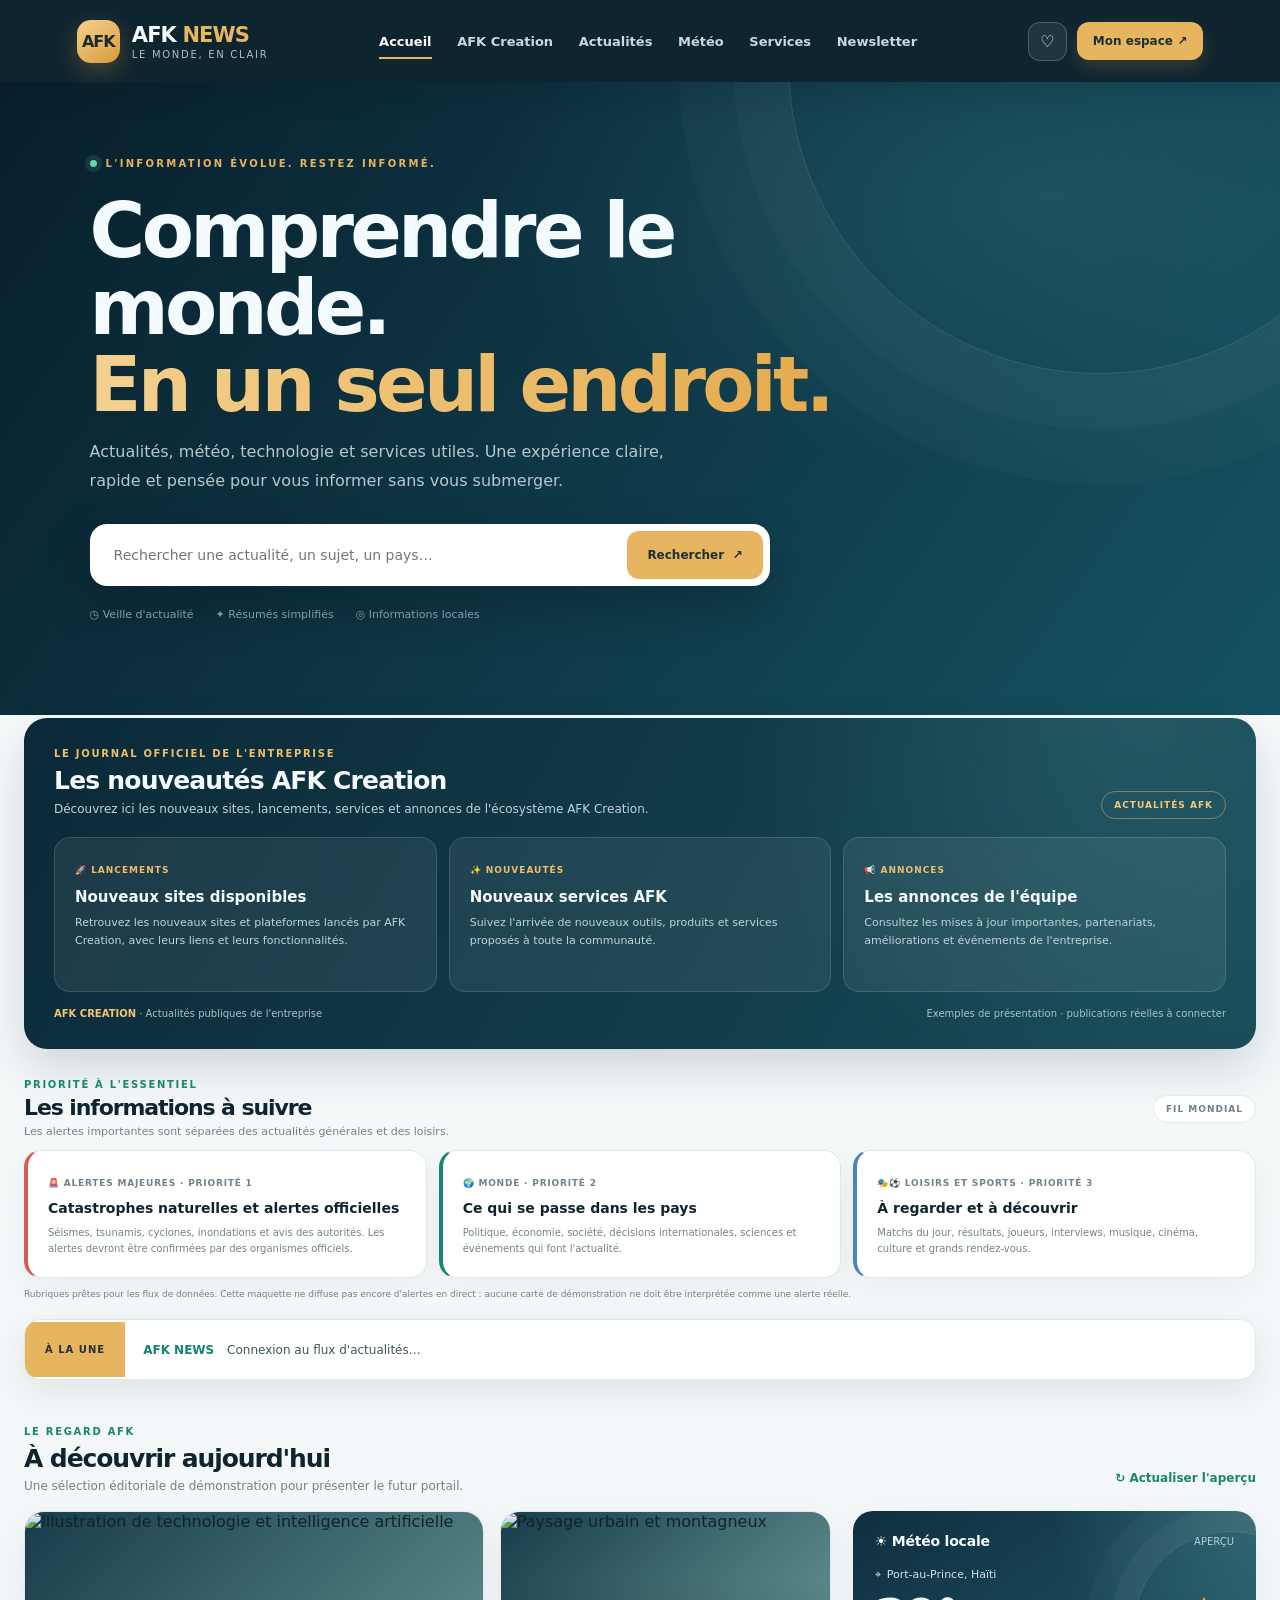
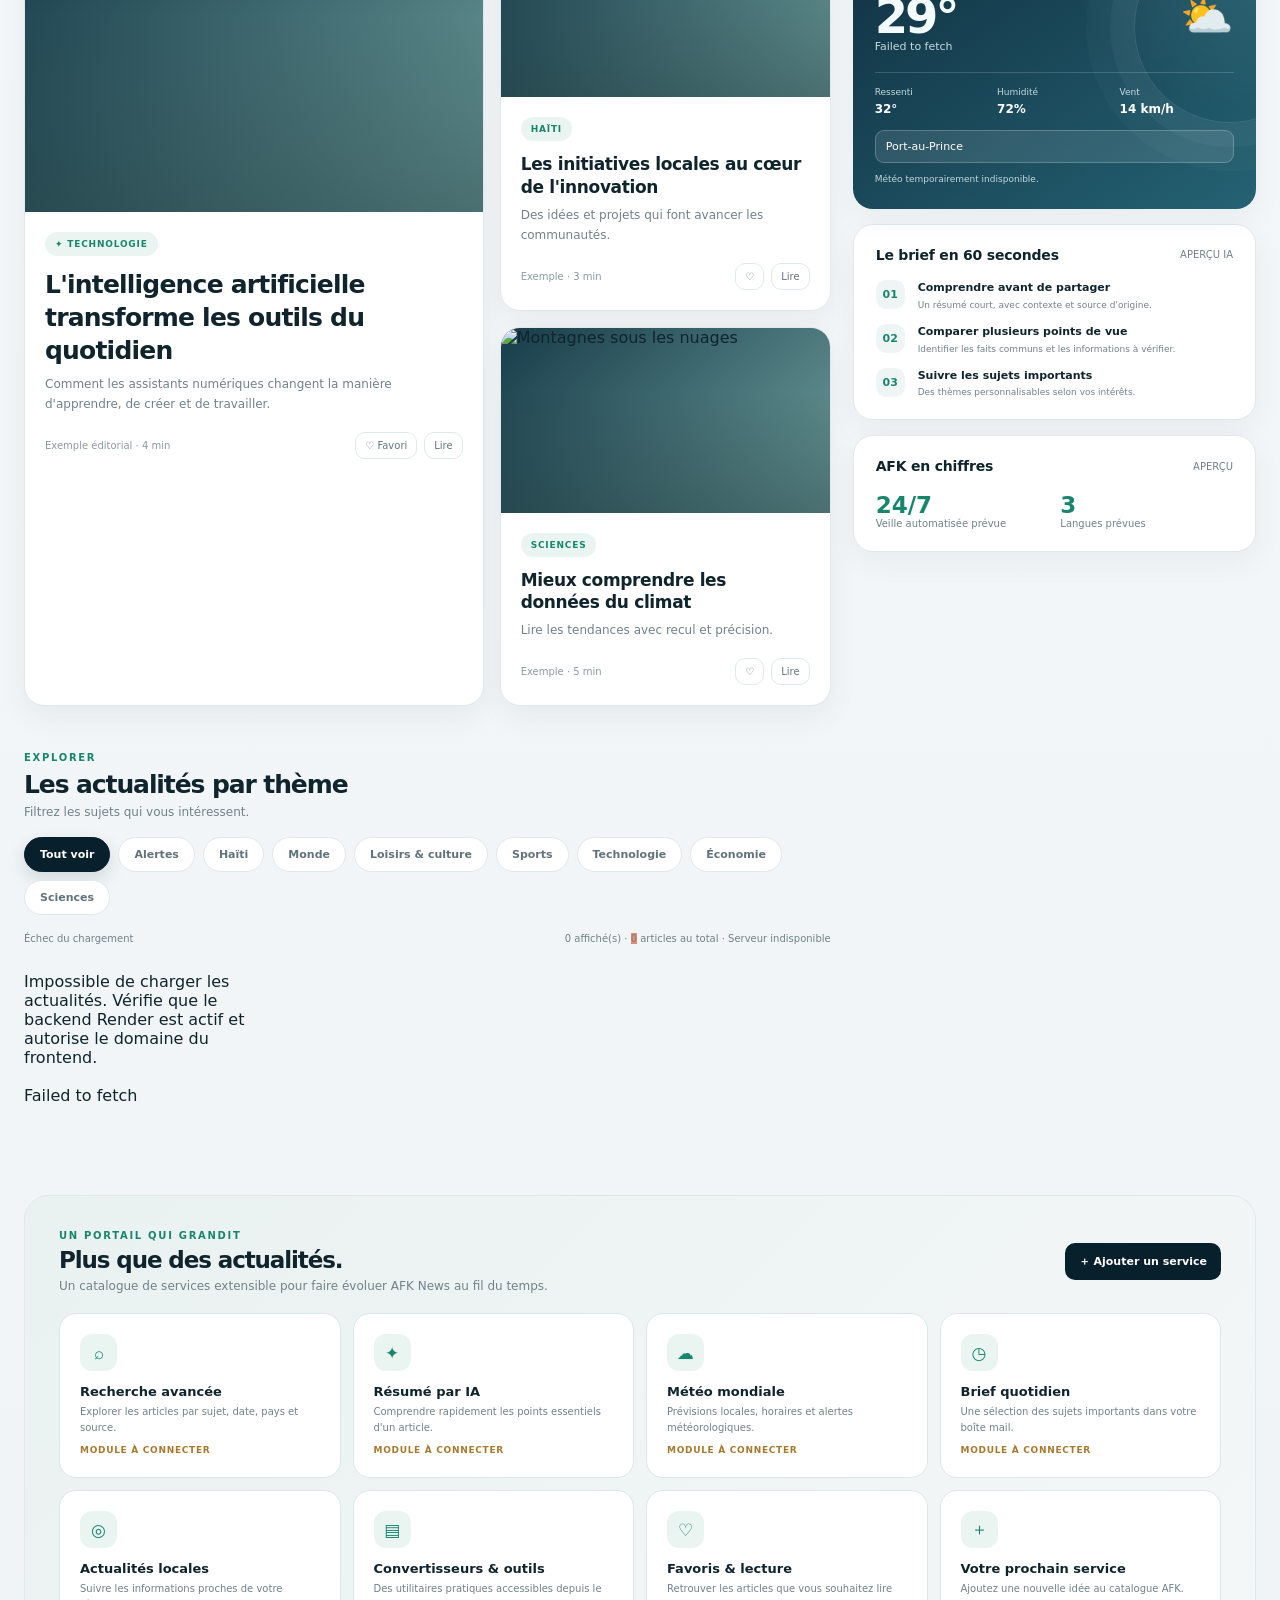
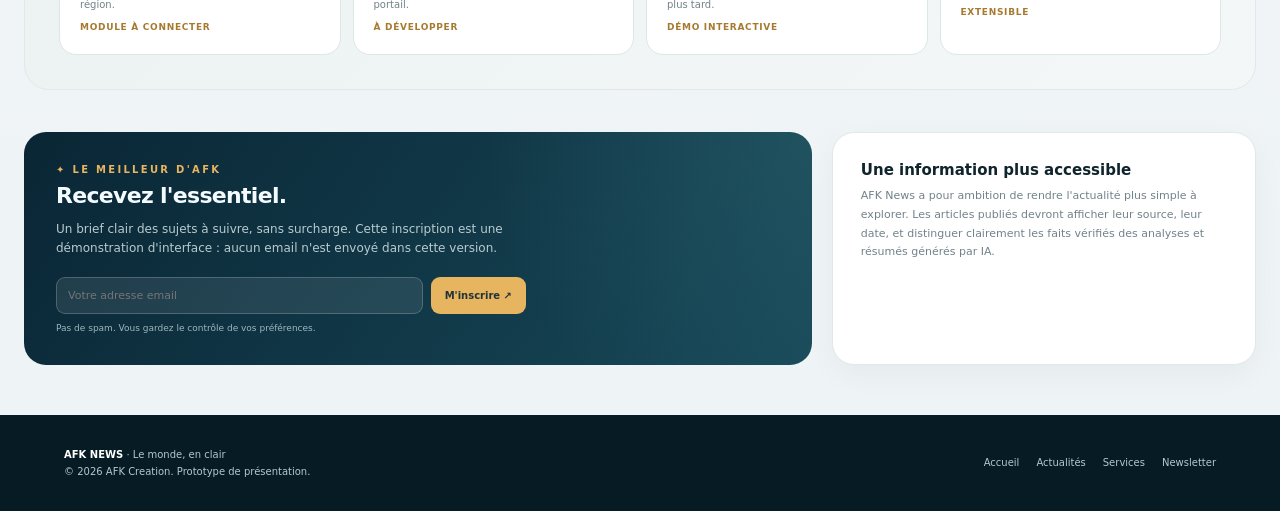
==== 1index.html @ 31397c8a "Rename AFK News — Portail intelligent.html to 1index.html" ====
<!DOCTYPE html>
<html lang="fr">
<head>
<meta charset="UTF-8">
<meta name="viewport" content="width=device-width, initial-scale=1.0">
<title>AFK News — Le monde, en clair</title>
<style>
:root {
  --site-primary: #102d3b;
  --site-on-primary: #f4fbff;
  --site-secondary: #e8f2f2;
  --site-on-secondary: #15313a;
  --site-background: #f4f7f8;
  --site-on-background: #14252c;
  --site-font-body: Inter, ui-sans-serif, system-ui, -apple-system, BlinkMacSystemFont, "Segoe UI", sans-serif;
  --site-font-heading: Inter, ui-sans-serif, system-ui, -apple-system, BlinkMacSystemFont, "Segoe UI", sans-serif;
  --site-heading-scale: 1;
  --site-spacing-scale: 1;
  --site-radius-scale: 1;
  --site-decoration-opacity: 1;
  --ink: #14252c;
  --muted: #70818a;
  --line: #e3eaec;
  --surface: #ffffff;
  --accent: #e1a84b;
  --green: #18866d;
  --red: #d75b55;
  --shadow: 0 18px 50px rgba(18, 47, 59, .08);
}
* { box-sizing: border-box; }
html { scroll-behavior: smooth; }
body { margin: 0; background: light-dark(var(--site-background), #10191d); color: light-dark(var(--ink), #edf4f5); font-family: var(--site-font-body); }
button, input, select, textarea { font: inherit; }
button { cursor: pointer; }
.app { min-height: 100vh; background-color: var(--site-background); color: var(--site-on-background); border-radius: 0; overflow: hidden; }
.topbar { height: 76px; background: var(--site-primary); color: var(--site-on-primary); display:flex; align-items:center; justify-content:space-between; padding: 0 clamp(18px, 5vw, 76px); gap: 20px; }
.brand { display:flex; align-items:center; gap:12px; min-width: 190px; }
.brand-mark { width:39px; height:39px; border-radius:13px; display:grid; place-items:center; background:var(--accent); color:#1b2b30; font-weight:900; letter-spacing:-1px; box-shadow:0 7px 20px rgba(225,168,75,.25); }
.brand-name { font-weight:850; letter-spacing:-.7px; font-size:19px; }
.brand-name span { color:#e7b45f; }
.brand-tag { color:#a9c0c8; font-size:10px; letter-spacing:1.7px; text-transform:uppercase; margin-top:2px; }
.nav { display:flex; align-items:center; gap:25px; }
.nav button { color:#c8d8dc; border:0; background:transparent; font-size:13px; padding:10px 0; }
.nav button.active, .nav button:hover { color:#fff; box-shadow: inset 0 -2px #e7b45f; }
.top-actions { display:flex; align-items:center; gap:10px; }
.icon-btn { border:1px solid rgba(255,255,255,.2); background:rgba(255,255,255,.08); color:white; border-radius:12px; width:39px; height:39px; display:grid; place-items:center; }
.signin { border:0; border-radius:12px; background:#e7b45f; color:#1d3036; font-size:12px; font-weight:800; padding:12px 16px; }
.hero { background:var(--site-primary); color:#f4fbff; padding: 54px clamp(18px, 7vw, 105px) 72px; position:relative; overflow:hidden; }
.hero:after { content:""; position:absolute; width:520px; height:520px; right:-80px; top:-280px; border:1px solid rgba(255,255,255,.10); border-radius:50%; box-shadow:0 0 0 55px rgba(255,255,255,.025),0 0 0 110px rgba(255,255,255,.02); pointer-events:none; opacity:var(--site-decoration-opacity); }
.eyebrow { display:flex; align-items:center; gap:9px; color:#e7b45f; text-transform:uppercase; font-size:10px; font-weight:800; letter-spacing:2px; }
.live-dot { width:7px; height:7px; border-radius:50%; background:#67d7ad; box-shadow:0 0 0 5px rgba(103,215,173,.13); }
.hero h1 { font-family:var(--site-font-heading); font-size:clamp(37px,5.4vw,66px); line-height:1.04; letter-spacing:-2.8px; max-width:720px; margin:20px 0 15px; }
.hero h1 em { color:#e7b45f; font-style:normal; }
.hero p { color:#b5c8ce; max-width:600px; font-size:15px; line-height:1.75; margin:0; }
.search-wrap { margin-top:28px; width:min(680px,100%); display:flex; background:white; border-radius:15px; padding:6px; box-shadow:0 16px 35px rgba(0,0,0,.16); position:relative; z-index:1; }
.search-wrap input { flex:1; min-width:0; border:0; outline:0; padding:13px 15px; color:#1a3038; font-size:14px; background:transparent; }
.search-wrap button { border:0; border-radius:11px; padding:0 20px; background:#e7b45f; color:#1e3035; font-weight:800; font-size:12px; }
.hero-meta { display:flex; flex-wrap:wrap; gap:18px; margin-top:18px; color:#91aab3; font-size:11px; }
.hero-meta span { display:flex; align-items:center; gap:7px; }
.main { width:min(1280px, calc(100% - 40px)); margin: -27px auto 0; position:relative; z-index:2; }
.ticker { background:#fff; border:1px solid var(--line); border-radius:14px; box-shadow:var(--shadow); display:flex; align-items:center; overflow:hidden; min-height:55px; }
.ticker-label { background:#e7b45f; color:#253238; font-size:10px; font-weight:900; letter-spacing:1px; padding:20px 17px; white-space:nowrap; }
.ticker-content { padding:0 18px; color:#41555d; font-size:12px; white-space:nowrap; overflow:hidden; text-overflow:ellipsis; }
.ticker-content b { color:#16836d; margin-right:9px; }
.company-news { margin:24px 0 8px; padding:25px; border-radius:20px; color:#f5fbfc; background:linear-gradient(120deg,#102d3b,#1c5260); box-shadow:0 16px 38px rgba(18,47,59,.13); }
.company-news-head { display:flex; align-items:flex-end; justify-content:space-between; gap:18px; margin-bottom:18px; }
.company-news .kicker { color:#f0bd68; }
.company-news h2 { margin:7px 0 5px; font-size:25px; letter-spacing:-.8px; }
.company-news-intro { margin:0; color:#c0d4d9; font-size:12px; line-height:1.6; }
.company-news-label { flex:none; border:1px solid rgba(240,189,104,.45); border-radius:999px; padding:8px 12px; color:#f3c879; font-size:9px; font-weight:900; letter-spacing:1px; }
.company-news-grid { display:grid; grid-template-columns:repeat(3,1fr); gap:12px; }
.company-news-card { min-height:145px; padding:17px; border:1px solid rgba(255,255,255,.13); border-radius:14px; background:rgba(255,255,255,.07); }
.company-news-card small { color:#f0bd68; font-size:9px; font-weight:900; letter-spacing:1px; text-transform:uppercase; }
.company-news-card h3 { margin:10px 0 7px; font-size:15px; line-height:1.35; }
.company-news-card p { margin:0; color:#c0d4d9; font-size:11px; line-height:1.6; }
.company-news-foot { display:flex; align-items:center; justify-content:space-between; gap:12px; margin-top:16px; color:#a9c2c9; font-size:10px; }
.company-news-foot strong { color:#f2c574; }
.priority-section { margin:22px 0 18px; }
.priority-head { display:flex; align-items:center; justify-content:space-between; gap:12px; margin-bottom:12px; }
.priority-head h2 { margin:5px 0 0; font-size:22px; letter-spacing:-.7px; }
.priority-head p { margin:5px 0 0; color:var(--muted); font-size:11px; }
.priority-grid { display:grid; grid-template-columns:repeat(3,1fr); gap:12px; }
.priority-card { background:#fff; border:1px solid var(--line); border-radius:14px; padding:16px; box-shadow:0 7px 20px rgba(20,45,54,.035); }
.priority-card.critical { border-left:4px solid #d75b55; }
.priority-card.world { border-left:4px solid #18866d; }
.priority-card.sport { border-left:4px solid #4d83bd; }
.priority-card small { color:var(--muted); font-size:9px; font-weight:900; letter-spacing:.8px; text-transform:uppercase; }
.priority-card h3 { margin:9px 0 6px; font-size:14px; line-height:1.4; }
.priority-card p { margin:0; color:var(--muted); font-size:10px; line-height:1.6; }
.priority-note { margin-top:10px; color:var(--muted); font-size:9px; line-height:1.5; }
.feed-toolbar { display:flex; align-items:center; justify-content:space-between; gap:12px; flex-wrap:wrap; margin:18px 0 12px; }
.feed-status { color:var(--muted); font-size:10px; }
.section-head { display:flex; justify-content:space-between; align-items:end; gap:20px; margin:38px 0 18px; }
.kicker { color:#18866d; font-size:10px; font-weight:900; letter-spacing:1.7px; text-transform:uppercase; }
.section-head h2 { font-size:25px; letter-spacing:-.9px; margin:7px 0 0; }
.section-head p { margin:6px 0 0; color:var(--muted); font-size:12px; }
.text-link { border:0; background:transparent; color:#18866d; font-size:12px; font-weight:800; padding:8px 0; }
.content-grid { display:grid; grid-template-columns:minmax(0, 1.8fr) minmax(280px, .9fr); gap:22px; align-items:start; }
.feature-grid { display:grid; grid-template-columns:1.25fr .9fr; gap:16px; }
.story { background:var(--surface); border:1px solid var(--line); border-radius:17px; overflow:hidden; box-shadow:0 8px 24px rgba(20,45,54,.035); transition:transform .2s, box-shadow .2s; }
.story:hover { transform:translateY(-3px); box-shadow:var(--shadow); }
.story-image { height:185px; background:linear-gradient(135deg,#234f60,#6f9d9c); position:relative; overflow:hidden; }
.story-image img { width:100%; height:100%; object-fit:cover; display:block; }
.story-image:after { content:""; position:absolute; inset:35% 0 0; background:linear-gradient(transparent,rgba(6,25,31,.34)); }
.story.featured .story-image { height:270px; }
.story-body { padding:17px 18px 19px; }
.tag { display:inline-flex; align-items:center; gap:6px; background:#eaf5f1; color:#18866d; border-radius:6px; padding:6px 8px; font-size:9px; text-transform:uppercase; letter-spacing:.8px; font-weight:900; }
.story h3 { font-size:17px; line-height:1.35; letter-spacing:-.35px; margin:12px 0 8px; }
.story.featured h3 { font-size:23px; letter-spacing:-.8px; }
.story p { color:var(--muted); font-size:12px; line-height:1.65; margin:0; }
.story-foot { display:flex; align-items:center; justify-content:space-between; gap:10px; color:#8b9aa0; font-size:10px; margin-top:17px; }
.story-actions { display:flex; align-items:center; gap:7px; }
.small-action { border:1px solid var(--line); background:white; color:#62747b; border-radius:8px; padding:7px 9px; font-size:10px; }
.small-action.saved { color:#b77b1c; background:#fff7e8; border-color:#f0dfbd; }
.side-stack { display:grid; gap:15px; }
.panel { background:var(--surface); border:1px solid var(--line); border-radius:17px; padding:19px; box-shadow:0 8px 24px rgba(20,45,54,.035); }
.panel-title { display:flex; align-items:center; justify-content:space-between; gap:10px; }
.panel-title h3 { font-size:14px; margin:0; letter-spacing:-.2px; }
.panel-title small { color:var(--muted); font-size:10px; }
.weather { background:linear-gradient(145deg,#173f50,#246273); color:#f4fbff; border:0; position:relative; overflow:hidden; }
.weather:after { content:""; position:absolute; width:190px; height:190px; border-radius:50%; border:1px solid rgba(255,255,255,.12); right:-70px; top:20px; box-shadow:0 0 0 24px rgba(255,255,255,.035),0 0 0 48px rgba(255,255,255,.025); }
.weather .panel-title small { color:#b6d0d6; }
.weather-city { display:flex; align-items:center; gap:6px; color:#d1e4e8; font-size:11px; margin-top:19px; }
.weather-main { display:flex; align-items:center; justify-content:space-between; margin-top:7px; position:relative; z-index:1; }
.temperature { font-size:48px; font-weight:750; letter-spacing:-3px; }
.weather-icon { font-size:43px; }
.weather-desc { color:#c6dce1; font-size:11px; margin-top:-4px; }
.weather-stats { display:grid; grid-template-columns:repeat(3,1fr); gap:8px; border-top:1px solid rgba(255,255,255,.16); margin-top:19px; padding-top:14px; }
.weather-stats div { color:#c3d9de; font-size:9px; }
.weather-stats b { display:block; color:white; font-size:12px; margin-top:5px; }
.weather-select { width:100%; margin-top:14px; background:rgba(255,255,255,.1); border:1px solid rgba(255,255,255,.22); border-radius:9px; color:#fff; padding:9px 10px; font-size:11px; outline:0; }
.weather-select option { color:#14252c; }
.demo-note { font-size:9px; color:#c2d6db; margin-top:10px; line-height:1.5; }
.brief-list { display:grid; gap:14px; margin-top:17px; }
.brief { display:grid; grid-template-columns:32px 1fr; gap:10px; align-items:start; }
.brief-number { width:29px; height:29px; display:grid; place-items:center; border-radius:9px; background:#eff5f5; color:#18866d; font-size:11px; font-weight:900; }
.brief h4 { font-size:11px; line-height:1.45; margin:0 0 4px; }
.brief p { color:var(--muted); font-size:9px; margin:0; }
.categories { display:flex; flex-wrap:wrap; gap:8px; }
.category { border:1px solid var(--line); background:white; color:#61737a; border-radius:999px; padding:9px 13px; font-size:11px; font-weight:700; }
.category.active, .category:hover { background:var(--site-primary); border-color:var(--site-primary); color:white; }
.news-grid { display:grid; grid-template-columns:repeat(3,1fr); gap:15px; }
.news-grid .story-image { height:135px; }
.news-grid .story-body { padding:14px; }
.news-grid .story h3 { font-size:14px; }
.empty { display:none; padding:28px; text-align:center; border:1px dashed #cbd8db; border-radius:14px; color:var(--muted); background:#fff; font-size:13px; }
.service-section { margin:42px 0; background:#eaf1f1; border-radius:22px; padding:28px; }
.service-head { display:flex; align-items:center; justify-content:space-between; gap:15px; margin-bottom:20px; }
.service-head h2 { margin:6px 0 0; font-size:23px; letter-spacing:-.8px; }
.service-head p { color:var(--muted); font-size:12px; margin:6px 0 0; }
.add-service { border:0; border-radius:10px; background:var(--site-primary); color:white; padding:11px 14px; font-size:11px; font-weight:800; }
.services { display:grid; grid-template-columns:repeat(4,1fr); gap:12px; }
.service-card { background:#fff; border:1px solid #dce7e8; border-radius:14px; padding:17px; min-height:145px; }
.service-icon { width:37px; height:37px; display:grid; place-items:center; background:#eaf5f1; color:#18866d; border-radius:11px; font-size:17px; }
.service-card h3 { font-size:13px; margin:13px 0 5px; }
.service-card p { color:var(--muted); font-size:10px; line-height:1.55; margin:0; }
.service-card .coming { display:inline-block; margin-top:10px; color:#a7792f; font-size:9px; font-weight:800; text-transform:uppercase; letter-spacing:.7px; }
.service-card .remove { float:right; border:0; background:transparent; color:#a5b2b7; font-size:11px; }
.bottom-grid { display:grid; grid-template-columns:1.3fr .7fr; gap:20px; margin-bottom:50px; }
.digest { background:var(--site-primary); color:#f4fbff; border-radius:18px; padding:25px; }
.digest h2 { font-size:22px; margin:8px 0; letter-spacing:-.7px; }
.digest p { color:#b9cbd0; font-size:12px; line-height:1.6; max-width:520px; }
.digest-form { display:flex; gap:8px; margin-top:18px; max-width:470px; }
.digest-form input { flex:1; min-width:0; border:1px solid rgba(255,255,255,.2); border-radius:9px; background:rgba(255,255,255,.09); color:white; padding:11px; outline:0; font-size:11px; }
.digest-form button { border:0; border-radius:9px; background:#e7b45f; color:#21343a; font-weight:850; padding:0 14px; font-size:10px; }
.digest-note { color:#9db7bf; font-size:9px; margin-top:9px; }
.about-panel { background:#fff; border:1px solid var(--line); border-radius:18px; padding:24px; }
.about-panel h3 { margin:0 0 8px; font-size:15px; }
.about-panel p { color:var(--muted); font-size:11px; line-height:1.7; margin:0; }
.footer { background:#0c222c; color:#b4c7cd; padding:28px clamp(18px,5vw,76px); display:flex; justify-content:space-between; align-items:center; gap:20px; font-size:10px; }
.footer b { color:white; }
.footer-links { display:flex; gap:17px; flex-wrap:wrap; }
.footer a { color:#b4c7cd; text-decoration:none; }
.modal-backdrop { display:none; position:fixed; inset:0; z-index:10; background:rgba(6,19,24,.62); backdrop-filter:blur(5px); padding:20px; align-items:center; justify-content:center; }
.modal-backdrop.open { display:flex; }
.modal { width:min(440px,100%); background:#fff; border-radius:18px; padding:24px; box-shadow:0 25px 80px rgba(0,0,0,.25); color:#14252c; }
.modal h2 { margin:0 0 7px; font-size:20px; }
.modal p { color:#74848a; font-size:11px; line-height:1.6; margin:0 0 18px; }
.field { display:grid; gap:6px; margin:12px 0; }
.field label { font-size:10px; font-weight:800; color:#53666e; }
.field input, .field textarea, .field select { border:1px solid #dce5e7; border-radius:9px; padding:11px; outline:0; font-size:12px; color:#14252c; }
.field textarea { min-height:75px; resize:vertical; }
.modal-actions { display:flex; justify-content:flex-end; gap:8px; margin-top:18px; }
.modal-actions button { border:0; border-radius:9px; padding:10px 14px; font-size:11px; font-weight:800; }
.cancel { background:#edf2f3; color:#50636a; }
.confirm { background:#143746; color:white; }
.toast { position:fixed; bottom:22px; left:50%; transform:translate(-50%,20px); opacity:0; pointer-events:none; background:#143746; color:white; border-radius:10px; padding:12px 16px; font-size:11px; box-shadow:var(--shadow); transition:.25s; z-index:20; }
.toast.show { opacity:1; transform:translate(-50%,0); }
@media (max-width:900px) { .nav { gap:13px; } .nav button { font-size:11px; } .content-grid { grid-template-columns:1fr; } .side-stack { grid-template-columns:repeat(2,1fr); } .services { grid-template-columns:repeat(2,1fr); } .company-news-grid { grid-template-columns:1fr 1fr; } .priority-grid { grid-template-columns:1fr 1fr; } }
@media (max-width:650px) { .topbar { height:auto; min-height:68px; flex-wrap:wrap; padding:14px 18px; } .nav { order:3; width:100%; overflow:auto; justify-content:space-between; gap:16px; } .nav button { white-space:nowrap; } .brand { min-width:0; } .brand-tag { display:none; } .signin { padding:10px 12px; } .hero { padding:42px 20px 58px; } .hero h1 { letter-spacing:-1.8px; } .main { width:calc(100% - 24px); } .feature-grid { grid-template-columns:1fr; } .story.featured .story-image { height:210px; } .side-stack { grid-template-columns:1fr; } .news-grid { grid-template-columns:1fr 1fr; } .news-grid .story-image { height:115px; } .service-section { padding:19px; } .service-head { align-items:flex-start; flex-direction:column; } .services { grid-template-columns:1fr 1fr; } .bottom-grid { grid-template-columns:1fr; } .footer { flex-direction:column; align-items:flex-start; } .company-news { padding:19px; } .company-news-head { align-items:flex-start; flex-direction:column; } .company-news-grid { grid-template-columns:1fr; } .priority-grid { grid-template-columns:1fr; } }
@media (max-width:390px) { .news-grid { grid-template-columns:1fr; } .services { grid-template-columns:1fr; } .digest-form { flex-direction:column; } .digest-form button { padding:12px; } }
/* AFK NEWS — direction artistique premium */
:root {
  --site-primary:#081f2c;
  --site-background:#f2f5f7;
  --site-on-background:#10242d;
  --ink:#10242d;
  --muted:#71828a;
  --line:#e1e8eb;
  --surface:#fff;
  --accent:#e8b65f;
  --green:#147b68;
  --shadow:0 22px 60px rgba(8,31,44,.10);
}
body { background:#edf2f4; }
.app { background:linear-gradient(180deg,#f8fafb 0,#eef3f5 100%); }
.topbar { height:82px; padding-inline:clamp(20px,6vw,96px); background:rgba(7,29,41,.97); box-shadow:0 8px 30px rgba(5,23,32,.14); position:relative; z-index:5; }
.brand-mark { width:43px; height:43px; border-radius:14px; background:linear-gradient(145deg,#f5d18c,#d99a3d); box-shadow:0 8px 24px rgba(225,168,75,.28); }
.brand-name { font-size:21px; letter-spacing:-.9px; }
.nav { gap:clamp(13px,2vw,27px); }
.nav button { font-weight:650; transition:color .2s,box-shadow .2s; }
.signin { box-shadow:0 7px 18px rgba(231,180,95,.18); transition:transform .2s,box-shadow .2s; }
.signin:hover,.search-wrap button:hover,.add-service:hover { transform:translateY(-2px); box-shadow:0 10px 24px rgba(225,168,75,.25); }
.hero { padding-top:76px; padding-bottom:94px; background:radial-gradient(ellipse at 82% 18%,rgba(48,111,124,.38),transparent 38%),linear-gradient(125deg,#081f2c 0%,#103c4b 58%,#155261 100%); }
.hero:after { width:620px; height:620px; right:-130px; top:-330px; border-color:rgba(255,255,255,.13); }
.eyebrow { font-size:10px; letter-spacing:2.3px; }
.hero h1 { max-width:800px; font-size:clamp(42px,6vw,76px); line-height:1.01; letter-spacing:-3.7px; margin-top:24px; }
.hero h1 em { background:linear-gradient(90deg,#f4d18f,#e5aa4c); -webkit-background-clip:text; background-clip:text; color:transparent; }
.hero p { font-size:16px; max-width:630px; line-height:1.8; }
.search-wrap { border-radius:17px; padding:7px; box-shadow:0 20px 50px rgba(0,0,0,.23); }
.search-wrap input { padding:15px 17px; }
.search-wrap button { min-height:48px; border-radius:12px; transition:transform .2s,box-shadow .2s; }
.hero-meta { gap:22px; margin-top:22px; }
.main { width:min(1320px,calc(100% - 48px)); }
.ticker { border-radius:16px; min-height:61px; box-shadow:0 12px 32px rgba(18,47,59,.09); }
.ticker-label { padding:22px 20px; }
.company-news { margin-top:30px; padding:30px; border-radius:23px; background:radial-gradient(circle at 90% 0,rgba(81,145,151,.25),transparent 34%),linear-gradient(120deg,#0b2938,#174b58); box-shadow:0 20px 45px rgba(10,42,55,.16); }
.company-news-card { min-height:155px; padding:20px; border-radius:16px; transition:transform .2s,background .2s,border-color .2s; }
.company-news-card:hover { transform:translateY(-4px); background:rgba(255,255,255,.11); border-color:rgba(240,189,104,.38); }
.priority-section { margin-top:30px; }
.priority-card { padding:20px; border-radius:17px; box-shadow:0 10px 28px rgba(20,45,54,.045); transition:transform .2s,box-shadow .2s; }
.priority-card:hover { transform:translateY(-3px); box-shadow:var(--shadow); }
.section-head { margin-top:46px; }
.section-head h2,.priority-head h2,.service-head h2 { letter-spacing:-1.1px; }
.story { border-radius:20px; box-shadow:0 10px 30px rgba(20,45,54,.055); }
.story-image { background:linear-gradient(135deg,#173c4a,#6d9d9b); }
.story-image img { transition:transform .55s cubic-bezier(.2,.7,.2,1); }
.story:hover .story-image img { transform:scale(1.045); }
.story.featured .story-image { height:300px; }
.story-body { padding:20px; }
.story h3 { line-height:1.32; }
.story.featured h3 { font-size:25px; }
.tag { border-radius:999px; padding:7px 10px; }
.small-action { border-radius:10px; transition:all .2s; }
.small-action:hover { border-color:#d6b16f; color:#94671e; background:#fff8ec; }
.panel { border-radius:20px; padding:22px; box-shadow:0 10px 30px rgba(20,45,54,.05); }
.weather { background:radial-gradient(circle at 100% 0,rgba(119,190,191,.25),transparent 40%),linear-gradient(145deg,#102f40,#246273); }
.weather-select { cursor:pointer; }
.brief-number { border-radius:10px; }
.category { padding:10px 15px; transition:all .2s; }
.category.active,.category:hover { box-shadow:0 7px 18px rgba(16,45,59,.14); }
.news-grid { gap:18px; }
.news-grid .story-image { height:155px; }
.service-section { margin-top:50px; padding:34px; border:1px solid #e0e9e9; background:linear-gradient(135deg,#eaf1f1,#f4f7f7); border-radius:25px; }
.service-card { border-radius:17px; padding:20px; transition:transform .2s,box-shadow .2s; }
.service-card:hover { transform:translateY(-4px); box-shadow:0 15px 32px rgba(20,45,54,.09); }
.service-icon { border-radius:12px; }
.digest { padding:32px; border-radius:22px; background:radial-gradient(circle at 100% 0,rgba(58,119,128,.3),transparent 40%),linear-gradient(125deg,#0a2635,#174858); }
.about-panel { border-radius:22px; padding:28px; box-shadow:0 10px 30px rgba(20,45,54,.045); }
.footer { padding-top:34px; padding-bottom:34px; background:#071b25; }
.modal { border-radius:22px; }
.toast { border-radius:13px; }
button:focus-visible,input:focus-visible,select:focus-visible,a:focus-visible { outline:3px solid rgba(225,168,75,.55); outline-offset:3px; }
@media (max-width:900px) { .hero { padding-top:60px; padding-bottom:78px; } .main { width:calc(100% - 32px); } }
@media (max-width:650px) { .topbar { padding:13px 16px; } .hero { padding:48px 20px 70px; } .hero h1 { font-size:clamp(39px,11vw,56px); letter-spacing:-2.5px; } .hero p { font-size:14px; } .main { width:calc(100% - 22px); } .company-news { padding:21px; } .story.featured .story-image { height:225px; } .service-section { padding:21px; } .digest { padding:23px; } }
</style>
</head>
<body>
<div class="app" id="top">
  <header class="topbar">
    <div class="brand"><div class="brand-mark">AFK</div><div><div class="brand-name">AFK <span>NEWS</span></div><div class="brand-tag">Le monde, en clair</div></div></div>
    <nav class="nav" aria-label="Navigation principale">
      <button class="active" data-scroll="top">Accueil</button><button data-scroll="company-news">AFK Creation</button><button data-scroll="latest">Actualités</button><button data-scroll="weather-panel">Météo</button><button data-scroll="services-section">Services</button><button data-scroll="digest">Newsletter</button>
    </nav>
    <div class="top-actions"><button class="icon-btn" id="savedBtn" title="Mes favoris" aria-label="Mes favoris">♡</button><button class="signin" id="accountBtn">Mon espace ↗</button></div>
  </header>
  <section class="hero">
    <div class="eyebrow"><span class="live-dot"></span> L'information évolue. Restez informé.</div>
    <h1>Comprendre le monde.<br><em>En un seul endroit.</em></h1>
    <p>Actualités, météo, technologie et services utiles. Une expérience claire, rapide et pensée pour vous informer sans vous submerger.</p>
    <form class="search-wrap" id="searchForm"><input id="searchInput" type="search" placeholder="Rechercher une actualité, un sujet, un pays…" aria-label="Rechercher"><button type="submit">Rechercher&nbsp; ↗</button></form>
    <div class="hero-meta"><span>◷ Veille d'actualité</span><span>✦ Résumés simplifiés</span><span>◎ Informations locales</span></div>
  </section>
  <main class="main">
    <section class="company-news" id="company-news" aria-labelledby="companyNewsTitle">
      <div class="company-news-head"><div><div class="kicker">Le journal officiel de l'entreprise</div><h2 id="companyNewsTitle">Les nouveautés AFK Creation</h2><p class="company-news-intro">Découvrez ici les nouveaux sites, lancements, services et annonces de l'écosystème AFK Creation.</p></div><span class="company-news-label">ACTUALITÉS AFK</span></div>
      <div class="company-news-grid">
        <article class="company-news-card"><small>🚀 Lancements</small><h3>Nouveaux sites disponibles</h3><p>Retrouvez les nouveaux sites et plateformes lancés par AFK Creation, avec leurs liens et leurs fonctionnalités.</p></article>
        <article class="company-news-card"><small>✨ Nouveautés</small><h3>Nouveaux services AFK</h3><p>Suivez l'arrivée de nouveaux outils, produits et services proposés à toute la communauté.</p></article>
        <article class="company-news-card"><small>📢 Annonces</small><h3>Les annonces de l'équipe</h3><p>Consultez les mises à jour importantes, partenariats, améliorations et événements de l'entreprise.</p></article>
      </div>
      <div class="company-news-foot"><span><strong>AFK CREATION</strong> · Actualités publiques de l'entreprise</span><span>Exemples de présentation · publications réelles à connecter</span></div>
    </section>
    <section class="priority-section" aria-labelledby="priorityTitle">
      <div class="priority-head"><div><div class="kicker">Priorité à l'essentiel</div><h2 id="priorityTitle">Les informations à suivre</h2><p>Les alertes importantes sont séparées des actualités générales et des loisirs.</p></div><span class="company-news-label" style="background:#fff;border-color:#e3eaec;color:#70818a">FIL MONDIAL</span></div>
      <div class="priority-grid">
        <article class="priority-card critical"><small>🚨 Alertes majeures · priorité 1</small><h3>Catastrophes naturelles et alertes officielles</h3><p>Séismes, tsunamis, cyclones, inondations et avis des autorités. Les alertes devront être confirmées par des organismes officiels.</p></article>
        <article class="priority-card world"><small>🌍 Monde · priorité 2</small><h3>Ce qui se passe dans les pays</h3><p>Politique, économie, société, décisions internationales, sciences et événements qui font l'actualité.</p></article>
        <article class="priority-card sport"><small>🎭⚽ Loisirs et sports · priorité 3</small><h3>À regarder et à découvrir</h3><p>Matchs du jour, résultats, joueurs, interviews, musique, cinéma, culture et grands rendez-vous.</p></article>
      </div>
      <p class="priority-note">Rubriques prêtes pour les flux de données. Cette maquette ne diffuse pas encore d'alertes en direct : aucune carte de démonstration ne doit être interprétée comme une alerte réelle.</p>
    </section>
    <div class="ticker"><div class="ticker-label">À LA UNE</div><div class="ticker-content"><b>AFK NEWS</b> <span id="tickerText">Connexion au flux d'actualités…</span></div></div>
    <div class="section-head"><div><div class="kicker">Le regard AFK</div><h2>À découvrir aujourd'hui</h2><p>Une sélection éditoriale de démonstration pour présenter le futur portail.</p></div><button class="text-link" id="refreshBtn">↻ Actualiser l'aperçu</button></div>
    <div class="content-grid">
      <div>
        <div class="feature-grid" id="featuredGrid">
          <article class="story featured" data-category="Technologie" data-title="L'intelligence artificielle transforme les outils du quotidien" data-summary="Comment les assistants numériques changent la manière d'apprendre, de créer et de travailler.">
            <div class="story-image"><img src="https://images.unsplash.com/photo-1677442136019-21780ecad995?auto=format&fit=crop&w=1000&q=85" alt="Illustration de technologie et intelligence artificielle"></div>
            <div class="story-body"><span class="tag">✦ Technologie</span><h3>L'intelligence artificielle transforme les outils du quotidien</h3><p>Comment les assistants numériques changent la manière d'apprendre, de créer et de travailler.</p><div class="story-foot"><span>Exemple éditorial · 4 min</span><div class="story-actions"><button class="small-action save-btn">♡ Favori</button><button class="small-action read-btn">Lire</button></div></div></div>
          </article>
          <div style="display:grid;gap:16px">
            <article class="story" data-category="Haïti" data-title="Haïti : les initiatives locales au cœur de l'innovation" data-summary="Portrait de projets communautaires qui développent des solutions utiles au quotidien.">
              <div class="story-image"><img src="https://images.unsplash.com/photo-1500530855697-b586d89ba3ee?auto=format&fit=crop&w=800&q=80" alt="Paysage urbain et montagneux"></div>
              <div class="story-body"><span class="tag">Haïti</span><h3>Les initiatives locales au cœur de l'innovation</h3><p>Des idées et projets qui font avancer les communautés.</p><div class="story-foot"><span>Exemple · 3 min</span><div class="story-actions"><button class="small-action save-btn">♡</button><button class="small-action read-btn">Lire</button></div></div></div>
            </article>
            <article class="story" data-category="Sciences" data-title="Climat : mieux comprendre les données qui nous entourent" data-summary="Pourquoi les prévisions, les observations et les tendances doivent être lues avec contexte.">
              <div class="story-image"><img src="https://images.unsplash.com/photo-1470071459604-3b5ec3a7fe05?auto=format&fit=crop&w=800&q=80" alt="Montagnes sous les nuages"></div>
              <div class="story-body"><span class="tag">Sciences</span><h3>Mieux comprendre les données du climat</h3><p>Lire les tendances avec recul et précision.</p><div class="story-foot"><span>Exemple · 5 min</span><div class="story-actions"><button class="small-action save-btn">♡</button><button class="small-action read-btn">Lire</button></div></div></div>
            </article>
          </div>
        </div>
        <div class="section-head" id="latest"><div><div class="kicker">Explorer</div><h2>Les actualités par thème</h2><p>Filtrez les sujets qui vous intéressent.</p></div></div>
        <div class="categories" id="categories"><button class="category active" data-filter="Tous">Tout voir</button><button class="category" data-filter="Alertes">Alertes</button><button class="category" data-filter="Haïti">Haïti</button><button class="category" data-filter="International">Monde</button><button class="category" data-filter="Loisirs">Loisirs & culture</button><button class="category" data-filter="Sports">Sports</button><button class="category" data-filter="Technologie">Technologie</button><button class="category" data-filter="Économie">Économie</button><button class="category" data-filter="Sciences">Sciences</button></div>
        <div class="feed-toolbar"><span class="feed-status" id="feedStatus">Connexion au flux AFK News…</span><span class="feed-status"><span id="resultCount">0 affiché(s)</span> · <span id="totalArticles">0</span> articles au total · <span id="connectionLabel">Connexion en cours</span></span></div>
        <div style="height:16px"></div>
        <div class="news-grid" id="newsGrid">
          <article class="story" data-category="International" data-title="Les grandes tendances qui façonnent les villes de demain" data-summary="Mobilité, espaces verts et services numériques : les villes explorent de nouvelles pistes."><div class="story-image"><img src="https://images.unsplash.com/photo-1519501025264-65ba15a82390?auto=format&fit=crop&w=700&q=80" alt="Vue d'une ville"></div><div class="story-body"><span class="tag">International</span><h3>Les villes de demain se réinventent</h3><p>Mobilité, espaces verts et services numériques.</p><div class="story-foot"><span>Exemple · 4 min</span><div class="story-actions"><button class="small-action save-btn">♡</button><button class="small-action read-btn">Lire</button></div></div></div></article>
          <article class="story" data-category="Économie" data-title="Entrepreneuriat : les petites entreprises adoptent le numérique" data-summary="Des outils accessibles aident les entrepreneurs à mieux organiser leur activité."><div class="story-image"><img src="https://images.unsplash.com/photo-1556761175-b413da4baf72?auto=format&fit=crop&w=700&q=80" alt="Réunion de travail"></div><div class="story-body"><span class="tag">Économie</span><h3>Les petites entreprises adoptent le numérique</h3><p>Des outils accessibles pour mieux entreprendre.</p><div class="story-foot"><span>Exemple · 3 min</span><div class="story-actions"><button class="small-action save-btn">♡</button><button class="small-action read-btn">Lire</button></div></div></div></article>
          <article class="story" data-category="Sports" data-title="Sport : la préparation et la science de la performance" data-summary="Sommeil, récupération et entraînement : les facteurs qui comptent dans la pratique sportive."><div class="story-image"><img src="https://images.unsplash.com/photo-1461896836934-ffe607ba8211?auto=format&fit=crop&w=700&q=80" alt="Sport"></div><div class="story-body"><span class="tag">Sports</span><h3>La science derrière la performance sportive</h3><p>Comprendre entraînement et récupération.</p><div class="story-foot"><span>Exemple · 4 min</span><div class="story-actions"><button class="small-action save-btn">♡</button><button class="small-action read-btn">Lire</button></div></div></div></article>
        </div>
        <div style="display:flex;justify-content:center;margin:20px 0"><button class="add-service" id="loadMoreBtn" type="button" hidden>Charger plus d'articles</button></div>
        <div class="empty" id="emptyState">Aucun article de démonstration ne correspond à cette recherche. Essayez un autre mot ou une autre catégorie.</div>
      </div>
      <aside class="side-stack">
        <section class="panel weather" id="weather-panel">
          <div class="panel-title"><h3>☀ Météo locale</h3><small>APERÇU</small></div>
          <div class="weather-city">⌖ <span id="weatherCityLabel">Port-au-Prince, Haïti</span></div>
          <div class="weather-main"><div class="temperature" id="temperature">29°</div><div class="weather-icon" id="weatherIcon">⛅</div></div>
          <div class="weather-desc" id="weatherDesc">Chargement de la météo réelle…</div>
          <div class="weather-stats"><div>Ressenti<b id="feels">32°</b></div><div>Humidité<b id="humidity">72%</b></div><div>Vent<b id="wind">14 km/h</b></div></div>
          <form id="cityForm"><input class="weather-select" id="cityInput" list="cityOptions" value="Port-au-Prince" aria-label="Rechercher une ville" placeholder="Rechercher une ville"><datalist id="cityOptions"><option value="Port-au-Prince"><option value="Cap-Haïtien"><option value="Les Cayes"><option value="Montréal"><option value="Paris"><option value="New York"><option value="Londres"></datalist></form>
          <div class="demo-note" id="weatherUpdated">Données météo fournies par Open-Meteo.</div>
        </section>
        <section class="panel"><div class="panel-title"><h3>Le brief en 60 secondes</h3><small>APERÇU IA</small></div><div class="brief-list"><div class="brief"><div class="brief-number">01</div><div><h4>Comprendre avant de partager</h4><p>Un résumé court, avec contexte et source d'origine.</p></div></div><div class="brief"><div class="brief-number">02</div><div><h4>Comparer plusieurs points de vue</h4><p>Identifier les faits communs et les informations à vérifier.</p></div></div><div class="brief"><div class="brief-number">03</div><div><h4>Suivre les sujets importants</h4><p>Des thèmes personnalisables selon vos intérêts.</p></div></div></div></section>
        <section class="panel"><div class="panel-title"><h3>AFK en chiffres</h3><small>APERÇU</small></div><div style="display:grid;grid-template-columns:1fr 1fr;gap:12px;margin-top:18px"><div><div style="font-size:23px;font-weight:850;color:#18866d">24/7</div><div style="font-size:10px;color:#70818a">Veille automatisée prévue</div></div><div><div style="font-size:23px;font-weight:850;color:#18866d">3</div><div style="font-size:10px;color:#70818a">Langues prévues</div></div></div></section>
      </aside>
    </div>
    <section class="service-section" id="services-section"><div class="service-head"><div><div class="kicker">Un portail qui grandit</div><h2>Plus que des actualités.</h2><p>Un catalogue de services extensible pour faire évoluer AFK News au fil du temps.</p></div><button class="add-service" id="addServiceBtn">＋ Ajouter un service</button></div><div class="services" id="servicesGrid">
      <article class="service-card"><div class="service-icon">⌕</div><h3>Recherche avancée</h3><p>Explorer les articles par sujet, date, pays et source.</p><span class="coming">Module à connecter</span></article>
      <article class="service-card"><div class="service-icon">✦</div><h3>Résumé par IA</h3><p>Comprendre rapidement les points essentiels d'un article.</p><span class="coming">Module à connecter</span></article>
      <article class="service-card"><div class="service-icon">☁</div><h3>Météo mondiale</h3><p>Prévisions locales, horaires et alertes météorologiques.</p><span class="coming">Module à connecter</span></article>
      <article class="service-card"><div class="service-icon">◷</div><h3>Brief quotidien</h3><p>Une sélection des sujets importants dans votre boîte mail.</p><span class="coming">Module à connecter</span></article>
      <article class="service-card"><div class="service-icon">◎</div><h3>Actualités locales</h3><p>Suivre les informations proches de votre région.</p><span class="coming">Module à connecter</span></article>
      <article class="service-card"><div class="service-icon">▤</div><h3>Convertisseurs & outils</h3><p>Des utilitaires pratiques accessibles depuis le portail.</p><span class="coming">À développer</span></article>
      <article class="service-card"><div class="service-icon">♡</div><h3>Favoris & lecture</h3><p>Retrouver les articles que vous souhaitez lire plus tard.</p><span class="coming">Démo interactive</span></article>
      <article class="service-card"><div class="service-icon">＋</div><h3>Votre prochain service</h3><p>Ajoutez une nouvelle idée au catalogue AFK.</p><span class="coming">Extensible</span></article>
    </div></section>
    <div class="bottom-grid"><section class="digest" id="digest"><div class="eyebrow">✦ Le meilleur d'AFK</div><h2>Recevez l'essentiel.</h2><p>Un brief clair des sujets à suivre, sans surcharge. Cette inscription est une démonstration d'interface : aucun email n'est envoyé dans cette version.</p><form class="digest-form" id="newsletterForm"><input type="email" id="newsletterEmail" placeholder="Votre adresse email" required aria-label="Votre adresse email"><button type="submit">M'inscrire ↗</button></form><div class="digest-note">Pas de spam. Vous gardez le contrôle de vos préférences.</div></section><section class="about-panel"><h3>Une information plus accessible</h3><p>AFK News a pour ambition de rendre l'actualité plus simple à explorer. Les articles publiés devront afficher leur source, leur date, et distinguer clairement les faits vérifiés des analyses et résumés générés par IA.</p></section></div>
  </main>
  <footer class="footer"><div><b>AFK NEWS</b> · Le monde, en clair<br><span style="display:inline-block;margin-top:6px">© 2026 AFK Creation. Prototype de présentation.</span></div><div class="footer-links"><a href="#top">Accueil</a><a href="#latest">Actualités</a><a href="#services-section">Services</a><a href="#digest">Newsletter</a></div></footer>
</div>
<div class="modal-backdrop" id="serviceModal"><div class="modal"><h2>Ajouter un service</h2><p>Ajoutez une idée au catalogue de démonstration. Son développement et son branchement au serveur seront réalisés ensuite.</p><form id="serviceForm"><div class="field"><label for="serviceName">Nom du service</label><input id="serviceName" required maxlength="35" placeholder="Ex. AFK Translate"></div><div class="field"><label for="serviceDescription">Description</label><textarea id="serviceDescription" required maxlength="120" placeholder="À quoi servira ce service ?"></textarea></div><div class="field"><label for="serviceIcon">Icône</label><select id="serviceIcon"><option>✦</option><option>⌕</option><option>☁</option><option>◎</option><option>▤</option><option>◷</option><option>♡</option></select></div><div class="modal-actions"><button type="button" class="cancel" id="cancelModal">Annuler</button><button class="confirm" type="submit">Ajouter au catalogue</button></div></form></div></div>
<div class="toast" id="toast" role="status" aria-live="polite"></div>
<script>
const API_BASE='https://afk-news-backend.onrender.com',PAGE_SIZE=12;
const state={page:1,total:0,articles:[],category:'Tous',query:'',loading:false};
const $=id=>document.getElementById(id);
const esc=s=>String(s??'').replace(/[&<>"']/g,c=>({'&':'&amp;','<':'&lt;','>':'&gt;','"':'&quot;',"'":'&#39;'}[c]));
const safeUrl=s=>{try{const u=new URL(s);return ['http:','https:'].includes(u.protocol)?u.href:''}catch{return ''}};
const toast=message=>{const el=$('toast');el.textContent=message;el.classList.add('show');clearTimeout(window.toastTimer);window.toastTimer=setTimeout(()=>el.classList.remove('show'),2600)};
function dateLabel(value){if(!value)return 'Date non précisée';const d=new Date(value);return Number.isNaN(d.getTime())?'Date non précisée':new Intl.DateTimeFormat('fr-FR',{day:'2-digit',month:'short',year:'numeric',hour:'2-digit',minute:'2-digit'}).format(d)}
function categoryMatches(article,selected){if(selected==='Tous')return true;const c=String(article.category||'').normalize('NFD').replace(/[\u0300-\u036f]/g,'').toLowerCase();const groups={'Haïti':['haiti','haitian','local'],'International':['world','international','monde','politics'],'Alertes':['alert','breaking','urgent'],'Loisirs':['culture','entertainment','loisirs'],'Sports':['sport'],'Technologie':['technology','technologie','tech'],'Économie':['business','economy','economie','finance'],'Sciences':['science','sciences']};return (groups[selected]||[selected.toLowerCase()]).some(v=>c.includes(v.normalize('NFD').replace(/[\u0300-\u036f]/g,'')))}
function renderCard(a){const title=esc(a.translated_title||a.title||'Article sans titre'),summary=esc(a.translated_summary||a.summary||'Ouvrez la publication pour consulter les détails.'),category=esc(a.category||'Actualités'),source=esc(a.source||'Source non précisée'),date=esc(dateLabel(a.published_at)),img=safeUrl(a.image_url),url=safeUrl(a.url);const picture=img?`<div class="story-image"><img src="${esc(img)}" alt="" loading="lazy" referrerpolicy="no-referrer" onerror="this.parentElement.classList.add('no-image');this.remove();this.parentElement.textContent='AFK NEWS'"></div>`:'<div class="story-image no-image">AFK NEWS</div>';return `<article class="story">${picture}<div class="story-body"><span class="tag">${category}</span><h3>${title}</h3><p>${summary}</p><div class="story-foot"><span class="source">${source} · ${date}</span>${url?`<a class="read" href="${esc(url)}" target="_blank" rel="noopener noreferrer">Lire ↗</a>`:'<span>Lien indisponible</span>'}</div></div></article>`}
function filtered(){const q=state.query.trim().toLocaleLowerCase('fr');return state.articles.filter(a=>categoryMatches(a,state.category)&&(!q||[a.title,a.summary,a.translated_title,a.translated_summary,a.category,a.source,a.country].filter(Boolean).join(' ').toLocaleLowerCase('fr').includes(q)))}
function render(){const list=filtered();$('newsGrid').innerHTML=list.map(renderCard).join('');$('emptyState').style.display=list.length?'none':'block';$('resultCount').textContent=`${list.length} affiché(s)`;$('totalArticles').textContent=state.total;$('loadMoreBtn').hidden=state.articles.length>=state.total||!state.articles.length;$('feedStatus').textContent='Flux AFK News · articles récupérés depuis le serveur';if(state.articles[0])$('tickerText').textContent=state.articles[0].translated_title||state.articles[0].title||'Dernières actualités'}
async function loadArticles(reset=false){if(state.loading)return;if(reset){state.page=1;state.articles=[];$('newsGrid').innerHTML='<div class="loading">Chargement des articles…</div>'}state.loading=true;$('feedStatus').textContent='Connexion au flux AFK News…';try{const response=await fetch(`${API_BASE}/api/articles?page=${state.page}&limit=${PAGE_SIZE}`,{headers:{Accept:'application/json'}});if(!response.ok)throw Error(`Erreur HTTP ${response.status}`);const payload=await response.json();if(payload.success!==true||!Array.isArray(payload.data))throw Error('Format de réponse API inattendu.');state.total=Number(payload.total)||payload.data.length;state.articles=reset?payload.data:state.articles.concat(payload.data);$('connectionLabel').textContent='Serveur connecté';$('connectionLabel').previousElementSibling.style.background='#62d6a5';render()}catch(error){$('connectionLabel').textContent='Serveur indisponible';$('connectionLabel').previousElementSibling.style.background='#e58b72';$('feedStatus').textContent='Échec du chargement';$('newsGrid').innerHTML=`<div class="loading">Impossible de charger les actualités. Vérifie que le backend Render est actif et autorise le domaine du frontend.<br><br>${esc(error.message)}</div>`;$('loadMoreBtn').hidden=true}finally{state.loading=false}}
$('searchForm').addEventListener('submit',e=>{e.preventDefault();state.query=$('searchInput').value;render();$('latest').scrollIntoView({behavior:'smooth'})});$('searchInput').addEventListener('input',()=>{state.query=$('searchInput').value;render()});
$('categories').addEventListener('click',e=>{const button=e.target.closest('[data-filter]');if(!button)return;document.querySelectorAll('.category').forEach(b=>b.classList.toggle('active',b===button));state.category=button.dataset.filter;render()});
$('refreshBtn').addEventListener('click',()=>loadArticles(true));$('loadMoreBtn').addEventListener('click',()=>{if(!state.loading&&state.articles.length<state.total){state.page++;loadArticles(false)}});
const weatherCodes={0:['Ciel dégagé','☀'],1:['Principalement dégagé','🌤'],2:['Partiellement nuageux','⛅'],3:['Couvert','☁'],45:['Brouillard','🌫'],48:['Brouillard givrant','🌫'],51:['Bruine légère','🌦'],53:['Bruine modérée','🌦'],55:['Bruine dense','🌧'],61:['Pluie légère','🌦'],63:['Pluie modérée','🌧'],65:['Forte pluie','🌧'],71:['Neige légère','🌨'],73:['Neige modérée','🌨'],75:['Forte neige','❄'],80:['Averses légères','🌦'],81:['Averses modérées','🌧'],82:['Fortes averses','⛈'],95:['Orage','⛈'],96:['Orage et grêle','⛈'],99:['Orage intense','⛈']};
async function loadWeather(city){$('weatherDesc').textContent='Recherche de la ville…';try{const response=await fetch(`https://geocoding-api.open-meteo.com/v1/search?name=${encodeURIComponent(city)}&count=1&language=fr&format=json`);if(!response.ok)throw Error('Service de géolocalisation indisponible.');const place=(await response.json()).results?.[0];if(!place)throw Error('Ville introuvable. Essaie un autre nom.');const params=new URLSearchParams({latitude:place.latitude,longitude:place.longitude,current:'temperature_2m,relative_humidity_2m,apparent_temperature,weather_code,wind_speed_10m',timezone:'auto'});const weatherResponse=await fetch(`https://api.open-meteo.com/v1/forecast?${params}`);if(!weatherResponse.ok)throw Error('Service météo indisponible.');const current=(await weatherResponse.json()).current,[description,icon]=weatherCodes[current.weather_code]||['Conditions variables','🌤'];$('weatherCityLabel').textContent=[place.name,place.admin1,place.country].filter(Boolean).join(', ');$('temperature').textContent=Math.round(current.temperature_2m)+'°';$('weatherIcon').textContent=icon;$('weatherDesc').textContent=description;$('feels').textContent=Math.round(current.apparent_temperature)+'°';$('humidity').textContent=current.relative_humidity_2m+'%';$('wind').textContent=Math.round(current.wind_speed_10m)+' km/h';$('weatherUpdated').textContent='Données en direct · Open-Meteo'}catch(error){$('weatherDesc').textContent=error.message;$('weatherUpdated').textContent='Météo temporairement indisponible.'}}
$('cityForm').addEventListener('submit',e=>{e.preventDefault();const city=$('cityInput').value.trim();if(city)loadWeather(city)});
document.querySelectorAll('.nav button').forEach(button=>button.addEventListener('click',()=>{document.querySelectorAll('.nav button').forEach(b=>b.classList.toggle('active',b===button));$(button.dataset.scroll)?.scrollIntoView({behavior:'smooth'})}));
$('savedBtn').addEventListener('click',()=>toast('Les favoris seront disponibles dans une prochaine mise à jour.'));$('accountBtn').addEventListener('click',()=>toast('L’espace membre sera activé avec les comptes utilisateurs.'));
const modal=$('serviceModal');$('addServiceBtn').addEventListener('click',()=>modal.classList.add('open'));$('cancelModal').addEventListener('click',()=>modal.classList.remove('open'));modal.addEventListener('click',e=>{if(e.target===modal)modal.classList.remove('open')});$('serviceForm').addEventListener('submit',e=>{e.preventDefault();const name=$('serviceName').value.trim(),description=$('serviceDescription').value.trim(),icon=$('serviceIcon').value,card=document.createElement('article');card.className='service-card';const iconBox=document.createElement('div');iconBox.className='service-icon';iconBox.textContent=icon;const title=document.createElement('h3');title.textContent=name;const desc=document.createElement('p');desc.textContent=description;const status=document.createElement('span');status.className='coming';status.textContent='Idée ajoutée';card.append(iconBox,title,desc,status);$('servicesGrid').append(card);e.target.reset();modal.classList.remove('open');toast('Service ajouté au catalogue de cette session.')});$('newsletterForm').addEventListener('submit',e=>{e.preventDefault();toast('Merci ! L’inscription sera activée après configuration du service email.');e.target.reset()});
loadArticles(true);loadWeather('Port-au-Prince');
</script>
</body>
</html>
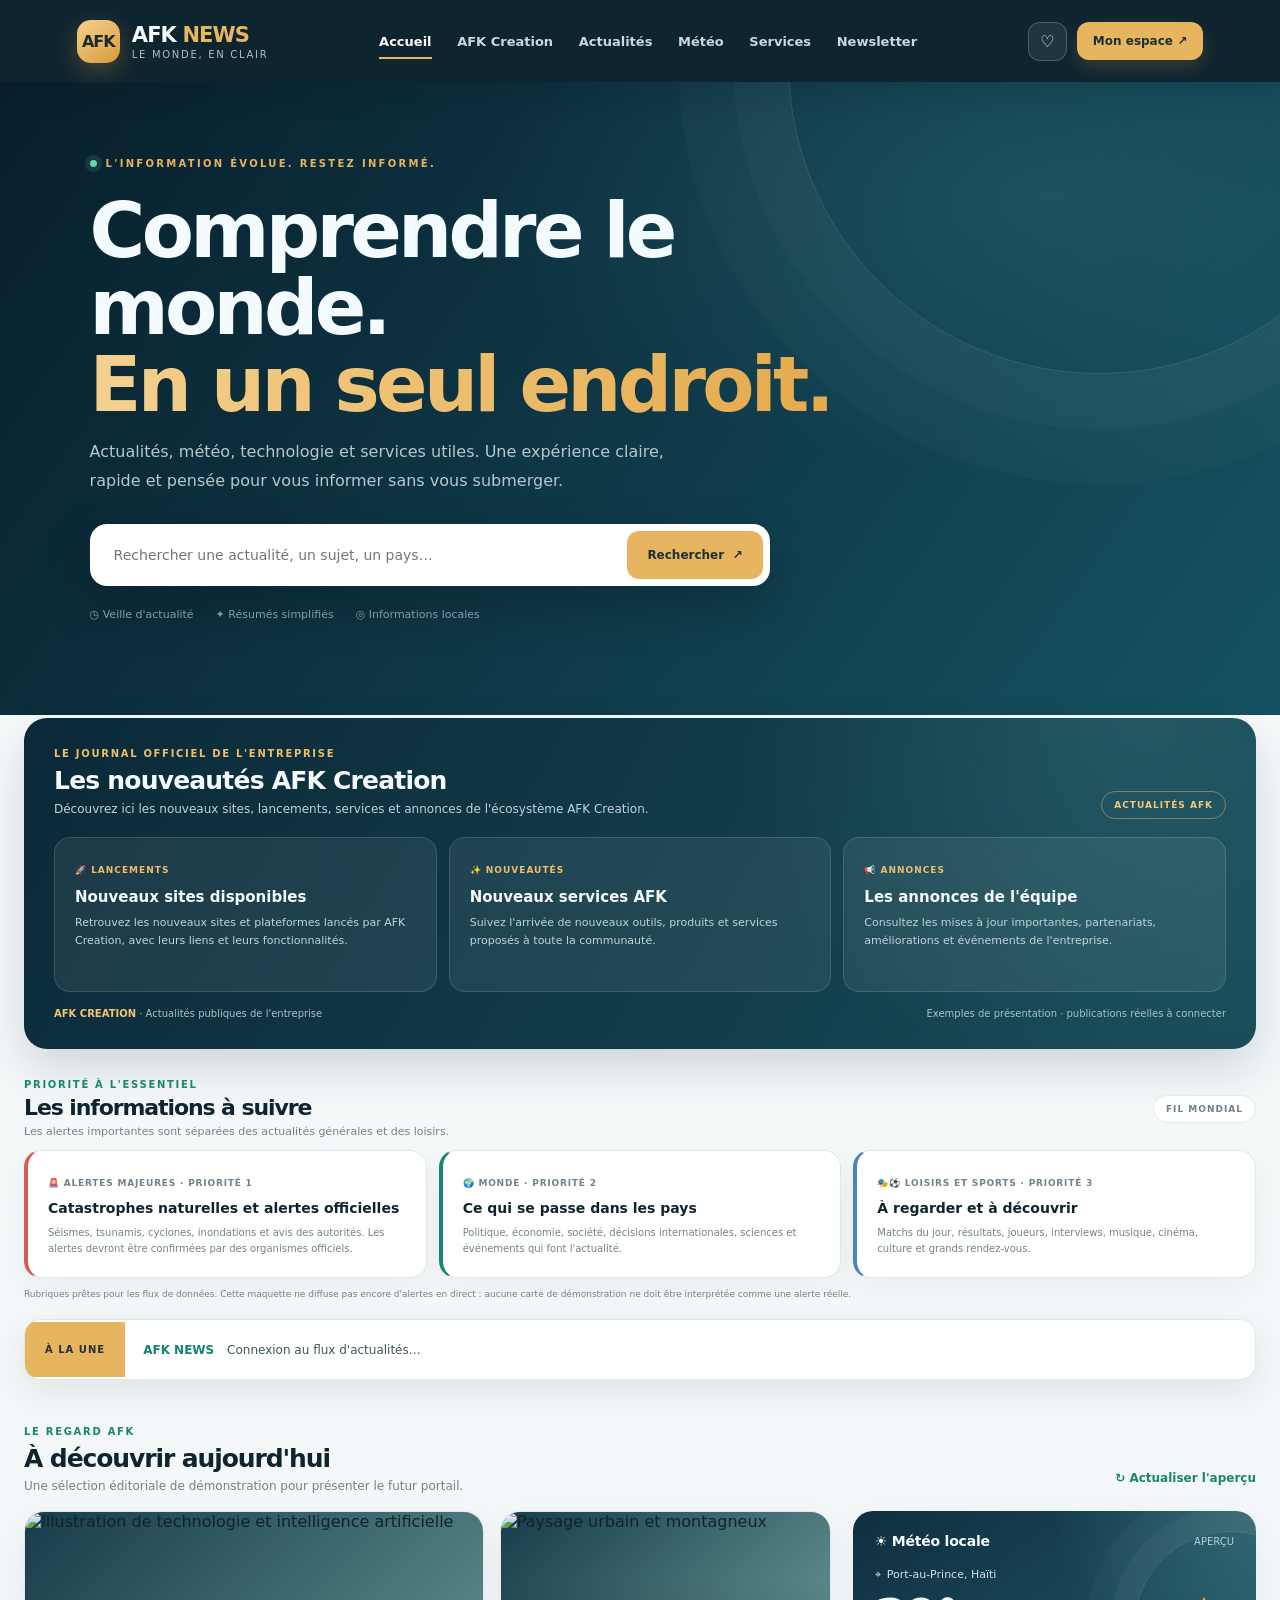
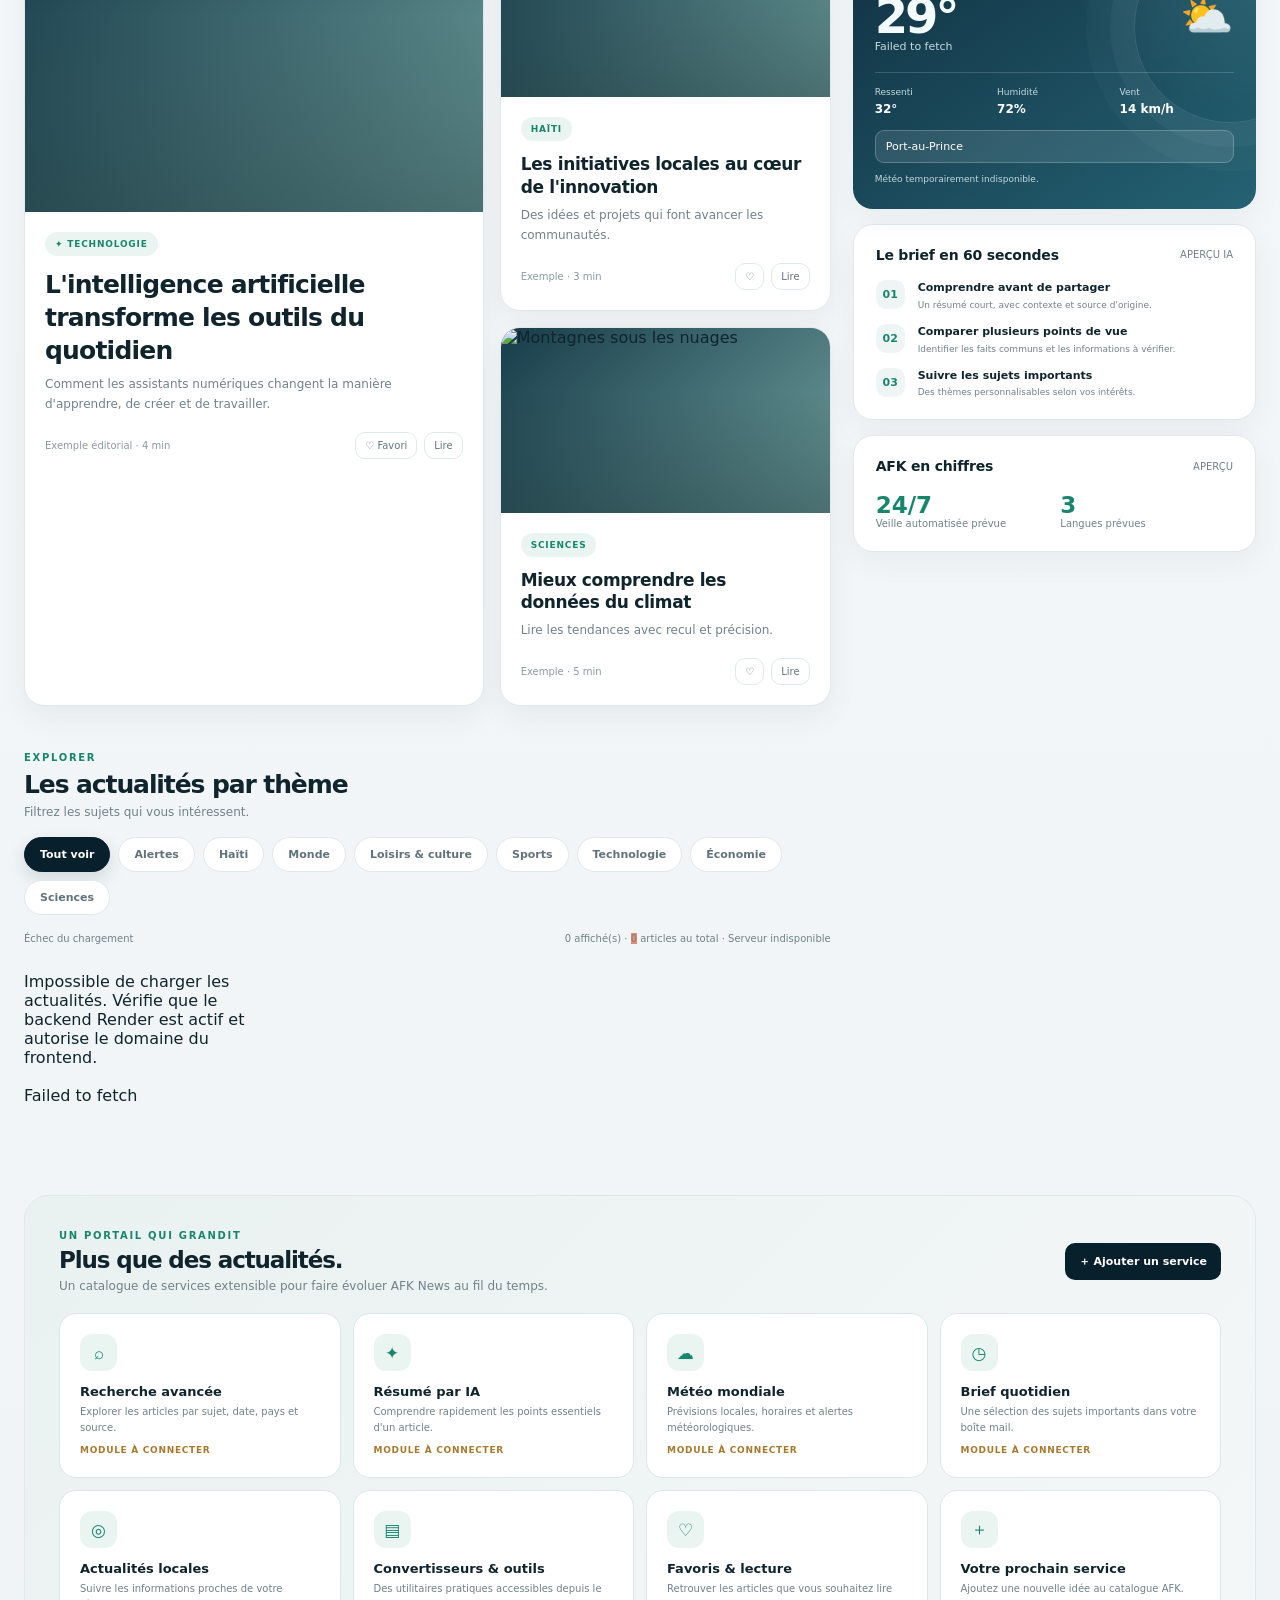
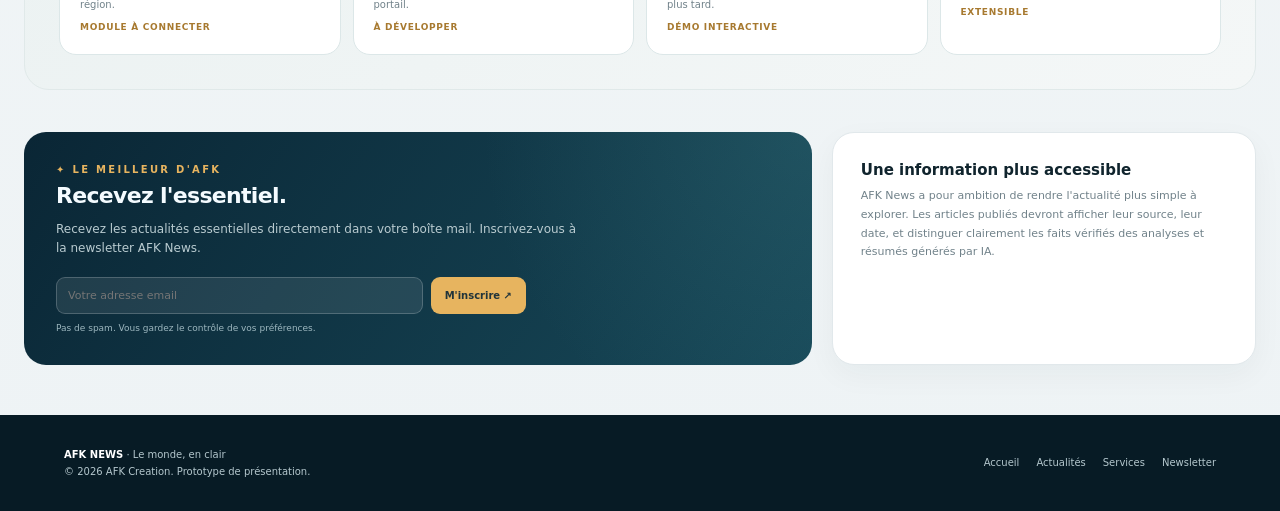
==== commit c499ddb9: "Rename index.html to 1index.html" ====
--- a/1index.html
+++ b/1index.html
@@ -356,7 +356,7 @@
       <article class="service-card"><div class="service-icon">♡</div><h3>Favoris & lecture</h3><p>Retrouver les articles que vous souhaitez lire plus tard.</p><span class="coming">Démo interactive</span></article>
       <article class="service-card"><div class="service-icon">＋</div><h3>Votre prochain service</h3><p>Ajoutez une nouvelle idée au catalogue AFK.</p><span class="coming">Extensible</span></article>
     </div></section>
-    <div class="bottom-grid"><section class="digest" id="digest"><div class="eyebrow">✦ Le meilleur d'AFK</div><h2>Recevez l'essentiel.</h2><p>Un brief clair des sujets à suivre, sans surcharge. Cette inscription est une démonstration d'interface : aucun email n'est envoyé dans cette version.</p><form class="digest-form" id="newsletterForm"><input type="email" id="newsletterEmail" placeholder="Votre adresse email" required aria-label="Votre adresse email"><button type="submit">M'inscrire ↗</button></form><div class="digest-note">Pas de spam. Vous gardez le contrôle de vos préférences.</div></section><section class="about-panel"><h3>Une information plus accessible</h3><p>AFK News a pour ambition de rendre l'actualité plus simple à explorer. Les articles publiés devront afficher leur source, leur date, et distinguer clairement les faits vérifiés des analyses et résumés générés par IA.</p></section></div>
+    <div class="bottom-grid"><section class="digest" id="digest"><div class="eyebrow">✦ Le meilleur d'AFK</div><h2>Recevez l'essentiel.</h2><p>Recevez les actualités essentielles directement dans votre boîte mail. Inscrivez-vous à la newsletter AFK News.</p><form class="digest-form" id="newsletterForm"><input type="email" id="newsletterEmail" placeholder="Votre adresse email" required maxlength="254" autocomplete="email" aria-label="Votre adresse email"><button type="submit" id="newsletterSubmit">M'inscrire ↗</button></form><div class="digest-note" id="newsletterStatus" role="status" aria-live="polite">Pas de spam. Vous gardez le contrôle de vos préférences.</div></section><section class="about-panel"><h3>Une information plus accessible</h3><p>AFK News a pour ambition de rendre l'actualité plus simple à explorer. Les articles publiés devront afficher leur source, leur date, et distinguer clairement les faits vérifiés des analyses et résumés générés par IA.</p></section></div>
   </main>
   <footer class="footer"><div><b>AFK NEWS</b> · Le monde, en clair<br><span style="display:inline-block;margin-top:6px">© 2026 AFK Creation. Prototype de présentation.</span></div><div class="footer-links"><a href="#top">Accueil</a><a href="#latest">Actualités</a><a href="#services-section">Services</a><a href="#digest">Newsletter</a></div></footer>
 </div>
@@ -383,7 +383,7 @@
 $('cityForm').addEventListener('submit',e=>{e.preventDefault();const city=$('cityInput').value.trim();if(city)loadWeather(city)});
 document.querySelectorAll('.nav button').forEach(button=>button.addEventListener('click',()=>{document.querySelectorAll('.nav button').forEach(b=>b.classList.toggle('active',b===button));$(button.dataset.scroll)?.scrollIntoView({behavior:'smooth'})}));
 $('savedBtn').addEventListener('click',()=>toast('Les favoris seront disponibles dans une prochaine mise à jour.'));$('accountBtn').addEventListener('click',()=>toast('L’espace membre sera activé avec les comptes utilisateurs.'));
-const modal=$('serviceModal');$('addServiceBtn').addEventListener('click',()=>modal.classList.add('open'));$('cancelModal').addEventListener('click',()=>modal.classList.remove('open'));modal.addEventListener('click',e=>{if(e.target===modal)modal.classList.remove('open')});$('serviceForm').addEventListener('submit',e=>{e.preventDefault();const name=$('serviceName').value.trim(),description=$('serviceDescription').value.trim(),icon=$('serviceIcon').value,card=document.createElement('article');card.className='service-card';const iconBox=document.createElement('div');iconBox.className='service-icon';iconBox.textContent=icon;const title=document.createElement('h3');title.textContent=name;const desc=document.createElement('p');desc.textContent=description;const status=document.createElement('span');status.className='coming';status.textContent='Idée ajoutée';card.append(iconBox,title,desc,status);$('servicesGrid').append(card);e.target.reset();modal.classList.remove('open');toast('Service ajouté au catalogue de cette session.')});$('newsletterForm').addEventListener('submit',e=>{e.preventDefault();toast('Merci ! L’inscription sera activée après configuration du service email.');e.target.reset()});
+const modal=$('serviceModal');$('addServiceBtn').addEventListener('click',()=>modal.classList.add('open'));$('cancelModal').addEventListener('click',()=>modal.classList.remove('open'));modal.addEventListener('click',e=>{if(e.target===modal)modal.classList.remove('open')});$('serviceForm').addEventListener('submit',e=>{e.preventDefault();const name=$('serviceName').value.trim(),description=$('serviceDescription').value.trim(),icon=$('serviceIcon').value,card=document.createElement('article');card.className='service-card';const iconBox=document.createElement('div');iconBox.className='service-icon';iconBox.textContent=icon;const title=document.createElement('h3');title.textContent=name;const desc=document.createElement('p');desc.textContent=description;const status=document.createElement('span');status.className='coming';status.textContent='Idée ajoutée';card.append(iconBox,title,desc,status);$('servicesGrid').append(card);e.target.reset();modal.classList.remove('open');toast('Service ajouté au catalogue de cette session.')});$('newsletterForm').addEventListener('submit',async e=>{e.preventDefault();const form=e.currentTarget,emailInput=$('newsletterEmail'),submit=$('newsletterSubmit'),status=$('newsletterStatus'),email=emailInput.value.trim();if(!emailInput.checkValidity()){emailInput.reportValidity();return}submit.disabled=true;submit.textContent='Envoi…';status.textContent='Enregistrement de votre inscription…';status.style.color='#b9cbd0';try{const response=await fetch(`${API_BASE}/api/newsletter`,{method:'POST',headers:{'Content-Type':'application/json',Accept:'application/json'},body:JSON.stringify({email})});let payload={};try{payload=await response.json()}catch{}if(!response.ok||payload.success!==true)throw new Error(payload.error||`Le serveur a répondu avec le code ${response.status}.`);status.textContent='Inscription confirmée ! Vérifiez votre boîte mail.';status.style.color='#8fe0bd';toast('Votre inscription à AFK News est confirmée.');form.reset()}catch(error){console.error('Newsletter AFK News:',error);status.textContent=error.message||'Impossible de confirmer votre inscription. Réessayez plus tard.';status.style.color='#ffb2a9';toast('Inscription impossible : réessayez.')}finally{submit.disabled=false;submit.textContent='M’inscrire ↗'}});
 loadArticles(true);loadWeather('Port-au-Prince');
 </script>
 </body>
